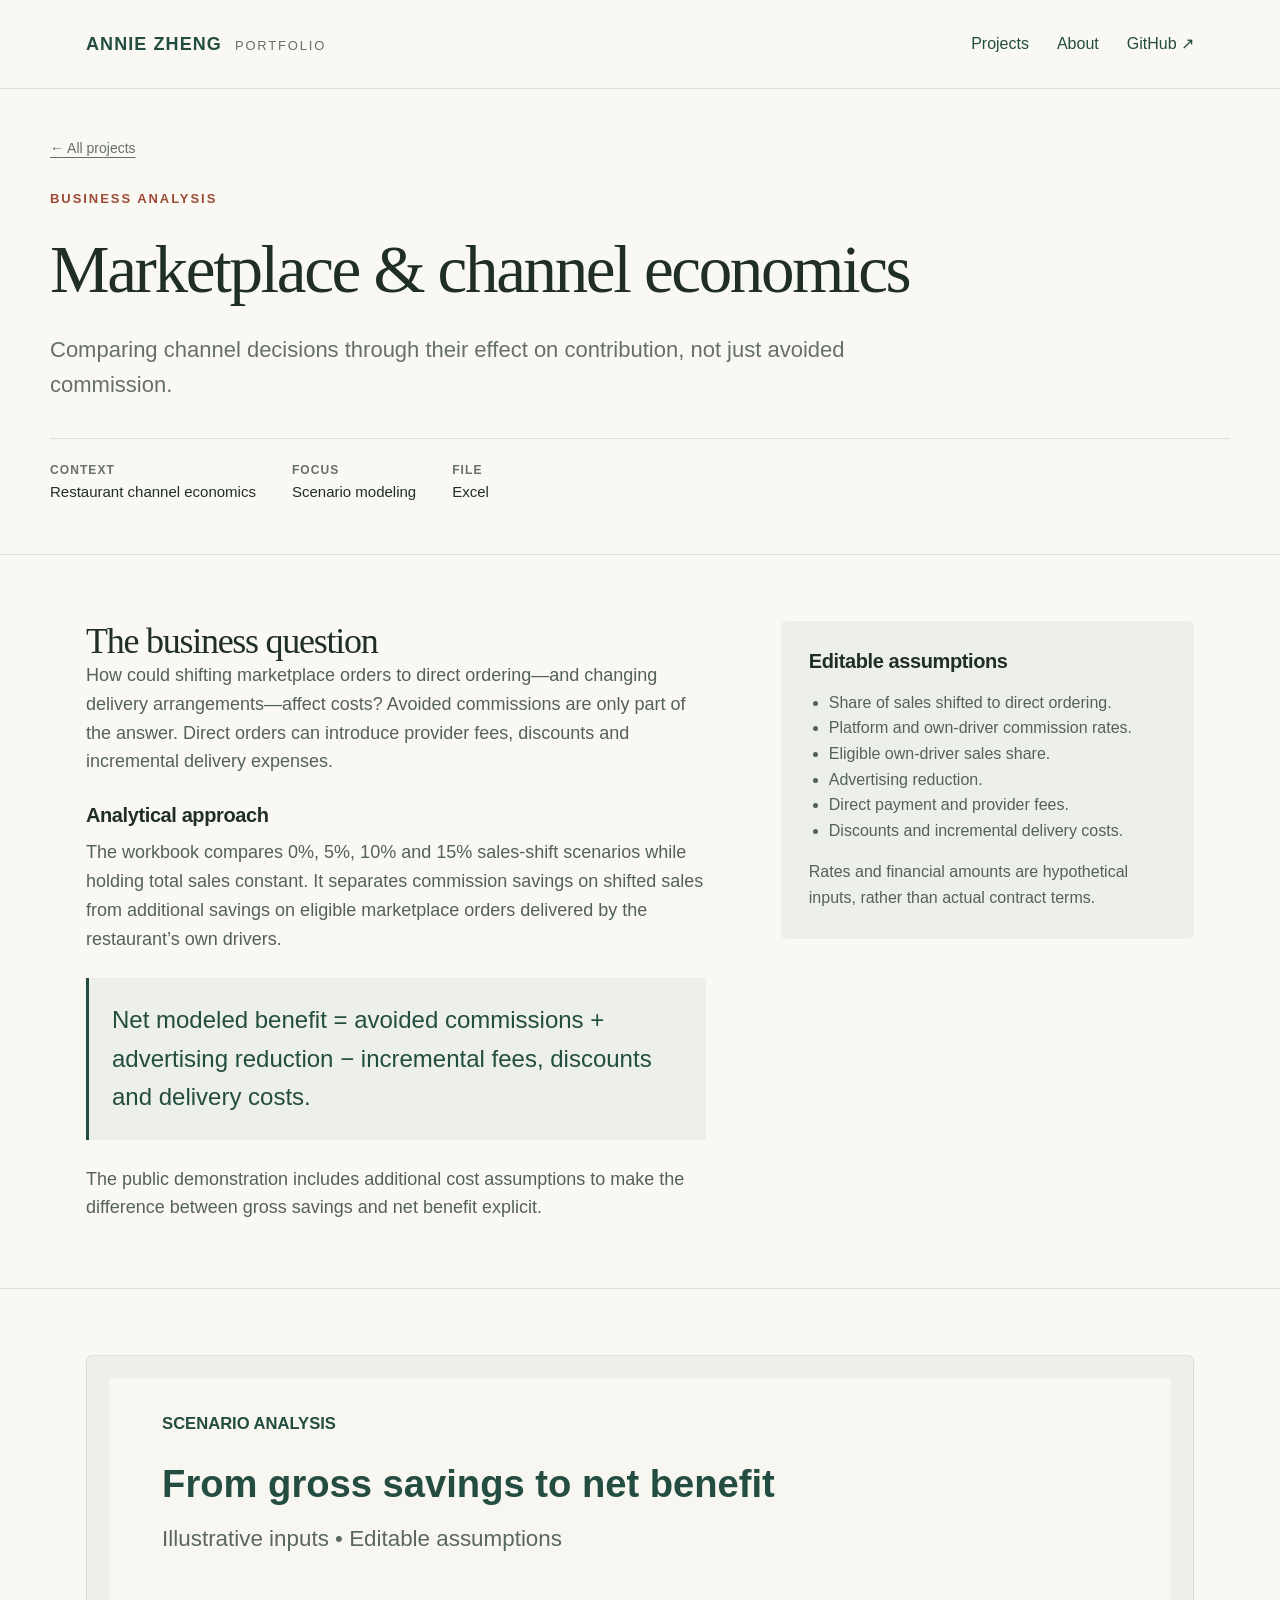
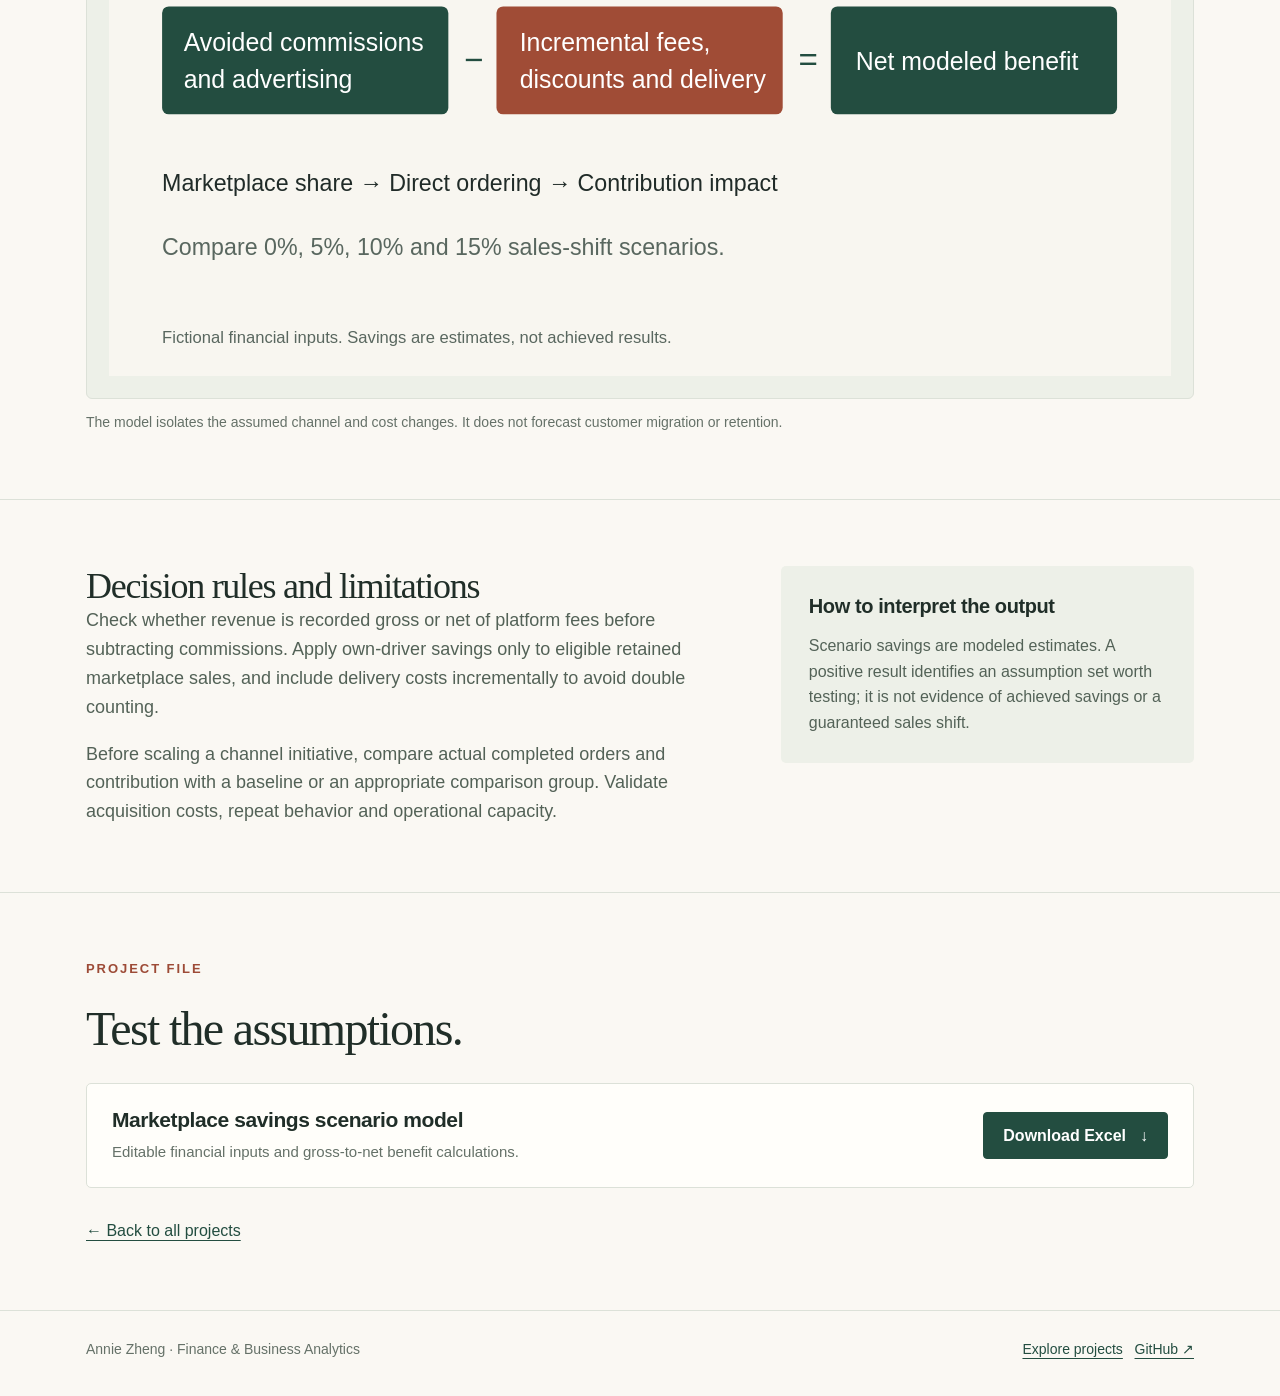
==== channel-economics.html @ eda64e77 "Add files via upload" ====
<!doctype html><html lang="en"><head><meta charset="utf-8"><meta name="viewport" content="width=device-width,initial-scale=1"><title>Channel Economics — Annie Zheng</title><meta name="description" content="An editable channel-migration scenario model separating gross savings from net contribution impact."><meta name="theme-color" content="#234d40"><link rel="icon" href="assets/favicon.svg" type="image/svg+xml"><link rel="stylesheet" href="assets/style.css"><script src="assets/site.js" defer></script></head><body><a class="skip" href="#main">Skip to content</a><header class="header"><nav class="nav wrap" aria-label="Main navigation"><a class="brand" href="index.html">ANNIE ZHENG<span>PORTFOLIO</span></a><div class="navlinks"><a href="index.html#projects">Projects</a><a href="index.html#about">About</a><a href="https://github.com/az-0713" target="_blank" rel="noopener noreferrer">GitHub ↗</a></div></nav></header><main id="main"><section class="page-hero wrap"><a class="breadcrumb" href="index.html#projects">← All projects</a><p class="eyebrow">Business analysis</p><h1>Marketplace &amp; channel economics</h1><p class="lede">Comparing channel decisions through their effect on contribution, not just avoided commission.</p><div class="facts"><div><strong>Context</strong>Restaurant channel economics</div><div><strong>Focus</strong>Scenario modeling</div><div><strong>File</strong>Excel</div></div></section><section class="section"><div class="wrap"><div class="case-grid"><div><h2>The business question</h2><p>How could shifting marketplace orders to direct ordering—and changing delivery arrangements—affect costs? Avoided commissions are only part of the answer. Direct orders can introduce provider fees, discounts and incremental delivery expenses.</p><h3>Analytical approach</h3><p>The workbook compares 0%, 5%, 10% and 15% sales-shift scenarios while holding total sales constant. It separates commission savings on shifted sales from additional savings on eligible marketplace orders delivered by the restaurant’s own drivers.</p><div class="formula">Net modeled benefit = avoided commissions + advertising reduction − incremental fees, discounts and delivery costs.</div><p>The public demonstration includes additional cost assumptions to make the difference between gross savings and net benefit explicit.</p></div><aside class="side"><h3>Editable assumptions</h3><ul><li>Share of sales shifted to direct ordering.</li><li>Platform and own-driver commission rates.</li><li>Eligible own-driver sales share.</li><li>Advertising reduction.</li><li>Direct payment and provider fees.</li><li>Discounts and incremental delivery costs.</li></ul><p>Rates and financial amounts are hypothetical inputs, rather than actual contract terms.</p></aside></div></div></section><section class="section"><div class="wrap"><div class="wide-preview"><img src="assets/channel-preview.svg" width="1280" height="720" alt="Scenario structure: avoided commissions and advertising, minus incremental fees, discounts and delivery, equals net modeled benefit" loading="lazy"></div><p class="caption">The model isolates the assumed channel and cost changes. It does not forecast customer migration or retention.</p></div></section><section class="section"><div class="wrap"><div class="case-grid"><div><h2>Decision rules and limitations</h2><p>Check whether revenue is recorded gross or net of platform fees before subtracting commissions. Apply own-driver savings only to eligible retained marketplace sales, and include delivery costs incrementally to avoid double counting.</p><p>Before scaling a channel initiative, compare actual completed orders and contribution with a baseline or an appropriate comparison group. Validate acquisition costs, repeat behavior and operational capacity.</p></div><aside class="side"><h3>How to interpret the output</h3><p>Scenario savings are modeled estimates. A positive result identifies an assumption set worth testing; it is not evidence of achieved savings or a guaranteed sales shift.</p></aside></div></div></section><section class="section"><div class="wrap"><p class="eyebrow">Project file</p><h2>Test the assumptions.</h2><div class="download-list"><div class="download-row"><div><h3>Marketplace savings scenario model</h3><p>Editable financial inputs and gross-to-net benefit calculations.</p></div><a class="button" href="downloads/Marketplace_Savings_Demo.xlsx" download>Download Excel <span aria-hidden="true">↓</span></a></div></div><a class="back" href="index.html#projects">← Back to all projects</a></div></section></main><footer class="footer"><div class="wrap footer-inner"><span>Annie Zheng · Finance &amp; Business Analytics</span><span><a href="index.html#projects">Explore projects</a> &nbsp; <a href="https://github.com/az-0713" target="_blank" rel="noopener noreferrer">GitHub ↗</a></span></div></footer></body></html>
---- assets/style.css ----
:root{--bg:#faf8f3;--ink:#202e28;--green:#234d40;--muted:#657168;--line:#dce1d8;--paper:#fffefa;--rust:#9d4b37;--soft:#edf0e8}*{box-sizing:border-box}html{scroll-behavior:smooth;scroll-padding-top:90px}body{margin:0;background:var(--bg);color:var(--ink);font-family:Calibri,"Segoe UI",Arial,sans-serif;font-size:18px;line-height:1.6}a{color:var(--green);text-underline-offset:4px}a:hover{color:var(--rust)}button,a{-webkit-tap-highlight-color:transparent}a:focus-visible,button:focus-visible,summary:focus-visible{outline:3px solid var(--rust);outline-offset:5px}img{display:block;max-width:100%;height:auto}h1,h2,h3,p{margin:0}h1,h2{font-family:Georgia,"Times New Roman",serif;font-weight:400;line-height:1.12;letter-spacing:-.035em}h1{font-size:clamp(46px,6.5vw,88px)}h2{font-size:clamp(32px,4vw,48px)}h3{font-size:25px;line-height:1.25;letter-spacing:-.02em}p+p{margin-top:18px}.wrap{max-width:1180px;margin:auto;padding:0 36px}.skip{position:absolute;left:15px;top:-100px;background:white;padding:10px;z-index:10}.skip:focus{top:10px}.header{border-bottom:1px solid var(--line);background:var(--bg)}.nav{min-height:88px;display:flex;align-items:center;justify-content:space-between;gap:24px}.brand{font-weight:700;font-size:18px;letter-spacing:.06em;text-decoration:none}.brand span{font-size:13px;font-weight:400;color:var(--muted);letter-spacing:.14em;margin-left:13px}.navlinks{display:flex;gap:28px;align-items:center}.navlinks a{font-size:16px;text-decoration:none}.hero{padding:85px 0 70px;display:grid;grid-template-columns:1.5fr .6fr;gap:75px;align-items:end}.eyebrow{font-size:13px;text-transform:uppercase;letter-spacing:.15em;font-weight:700;color:var(--rust);margin-bottom:22px}.hero h1{max-width:820px}.hero .intro{font-size:21px;max-width:690px;color:var(--muted);margin-top:26px}.hero-aside{border-top:2px solid var(--green);padding-top:18px;color:var(--muted);font-size:16px}.hero-aside strong{color:var(--green);display:block;font-size:18px;margin-bottom:10px}.actions{display:flex;flex-wrap:wrap;gap:12px;margin-top:30px}.button{display:inline-flex;align-items:center;justify-content:center;min-height:46px;padding:10px 19px;border:1px solid var(--green);text-decoration:none;font-size:16px;font-weight:700;border-radius:4px;background:var(--green);color:white;gap:14px}.button:hover{background:#183c30;color:white}.button.secondary{background:transparent;color:var(--green)}.button.secondary:hover{background:var(--soft)}.section{padding:66px 0;border-top:1px solid var(--line)}.section-head{display:flex;justify-content:space-between;align-items:end;gap:30px;margin-bottom:34px}.section-head p{max-width:430px;color:var(--muted);font-size:17px}.filters{display:flex;gap:10px;flex-wrap:wrap;margin-bottom:28px}.filters button{padding:8px 16px;border:1px solid var(--line);background:transparent;border-radius:30px;font:inherit;font-size:15px;color:var(--green);cursor:pointer}.filters button[aria-pressed=true]{background:var(--green);color:white;border-color:var(--green)}.grid{display:grid;grid-template-columns:1fr 1fr;gap:26px}.card{border:1px solid var(--line);background:var(--paper);border-radius:6px;overflow:hidden;display:flex;flex-direction:column}.card[hidden]{display:none}.preview{display:block;background:#edf0e8;border-bottom:1px solid var(--line);padding:18px;overflow:hidden}.preview img{width:100%;aspect-ratio:16/9;object-fit:contain;transition:transform .2s ease}.preview:hover img{transform:scale(1.02)}.card-body{padding:27px;display:flex;flex-direction:column;flex:1}.tag{font-size:12px;letter-spacing:.1em;text-transform:uppercase;color:var(--rust);font-weight:700;margin-bottom:12px}.card h3 a{text-decoration:none}.card p{color:var(--muted);font-size:17px;margin-top:14px}.card .link{margin-top:24px;padding-top:16px;border-top:1px solid var(--line);font-weight:700;text-decoration:none}.card .meta{font-size:13px;margin-top:17px;color:var(--muted)}.research-art{display:grid;grid-template-columns:repeat(3,1fr);height:100%;gap:14px;padding:0 8px}.research-art img{aspect-ratio:16/9;object-fit:cover;object-position:top;box-shadow:0 4px 15px #0001;background:white}.about{display:grid;grid-template-columns:.7fr 1.3fr;gap:80px}.about p{color:var(--muted)}.skills{display:flex;gap:9px;flex-wrap:wrap;margin-top:26px}.skills span{padding:5px 12px;background:var(--soft);border-radius:3px;font-size:14px;color:var(--green)}.note{border-left:3px solid var(--rust);padding:14px 20px;background:#f1eee5;color:#596359;font-size:15px;margin-top:30px}.footer{border-top:1px solid var(--line);padding:27px 0 35px;color:var(--muted);font-size:14px}.footer-inner{display:flex;justify-content:space-between;gap:22px;flex-wrap:wrap}.page-hero{padding:48px 0 50px}.breadcrumb{font-size:14px;color:var(--muted);margin-bottom:30px;display:block}.page-hero h1{font-size:clamp(43px,5.5vw,67px);max-width:950px}.page-hero .lede{max-width:830px;font-size:22px;color:var(--muted);margin-top:25px}.facts{display:flex;gap:36px;flex-wrap:wrap;border-top:1px solid var(--line);padding-top:22px;margin-top:35px;font-size:15px}.facts strong{display:block;font-size:12px;text-transform:uppercase;letter-spacing:.09em;color:var(--muted)}.case-grid{display:grid;grid-template-columns:1.2fr .8fr;gap:75px}.case-grid h2{font-size:36px}.case-grid h3{font-size:20px;margin:27px 0 10px}.case-grid p,.case-grid li{color:#536257}.case-grid ul{padding-left:22px}.side{background:var(--soft);padding:28px;border-radius:5px;align-self:start}.side h3{margin:0 0 14px}.side p{font-size:16px}.side ul{font-size:16px;padding-left:20px}.wide-preview{padding:22px;background:var(--soft);border:1px solid var(--line);border-radius:6px}.wide-preview img{width:100%}.caption{font-size:14px;color:var(--muted);margin-top:12px}.download-list{display:grid;gap:15px;margin-top:28px}.download-row{display:flex;align-items:center;justify-content:space-between;gap:25px;padding:23px 25px;border:1px solid var(--line);background:var(--paper);border-radius:5px}.download-row h3{font-size:21px}.download-row p{color:var(--muted);font-size:15px;margin-top:6px}.download-row .button{flex-shrink:0}.formula{font-family:Calibri,Arial,sans-serif;font-size:24px;color:var(--green);padding:23px;border-left:3px solid var(--green);background:var(--soft);margin:25px 0}.report{display:grid;grid-template-columns:220px 1fr;gap:42px;padding:38px 0;border-bottom:1px solid var(--line)}.report:first-of-type{padding-top:0}.report:last-child{border:0}.report-cover{padding:12px;background:var(--soft);align-self:start}.report-cover img{width:100%;box-shadow:0 3px 8px #0001}.report h3{font-size:30px}.report p{margin-top:14px;color:var(--muted)}.report .actions{margin-top:22px}.source{font-size:14px}.back{display:inline-block;margin-top:30px;font-size:16px}.empty{padding:25px;border:1px solid var(--line)}@media(max-width:850px){.hero{grid-template-columns:1fr;gap:35px;padding:55px 0}.hero-aside{max-width:600px}.about,.case-grid{grid-template-columns:1fr;gap:35px}.navlinks{gap:17px}.section-head{display:block}.section-head p{margin-top:18px;max-width:650px}.card-body{padding:22px}.report{grid-template-columns:160px 1fr;gap:25px}}@media(max-width:600px){body{font-size:17px}.wrap{padding:0 22px}.nav{min-height:80px;align-items:flex-start;padding-top:18px;padding-bottom:15px;flex-direction:column;gap:9px}.brand span{font-size:11px}.navlinks{gap:24px}.navlinks a{font-size:14px}.hero{padding:42px 0}.hero .intro,.page-hero .lede{font-size:19px}.grid{grid-template-columns:1fr}.section{padding:45px 0}.actions{gap:10px}.actions .button{font-size:15px;padding:10px 15px}.download-row{align-items:flex-start;flex-direction:column;padding:22px;gap:16px}.report{grid-template-columns:1fr;gap:22px}.report-cover{width:180px}.facts{gap:20px}.page-hero{padding-top:30px}.side{padding:23px}.formula{font-size:21px;padding:18px}.preview{padding:12px}}@media(prefers-reduced-motion:reduce){html{scroll-behavior:auto}.preview img{transition:none}}
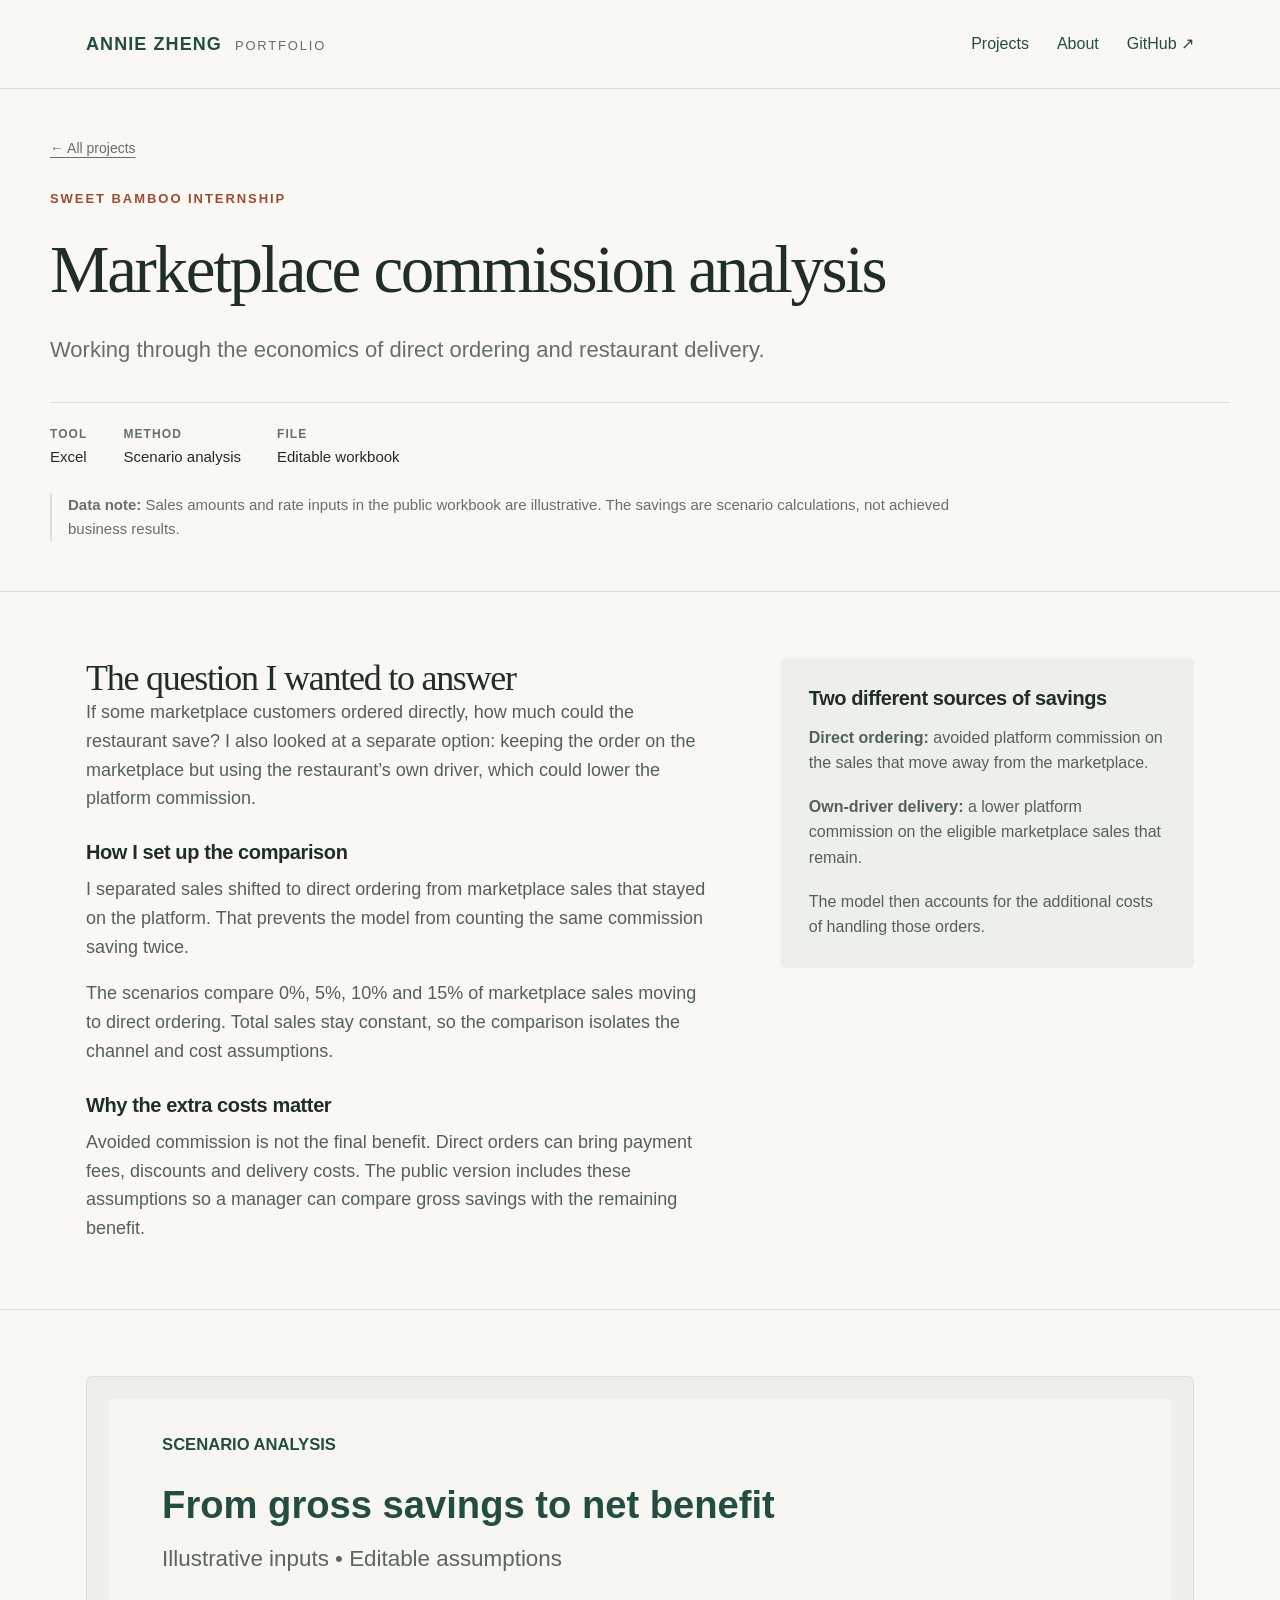
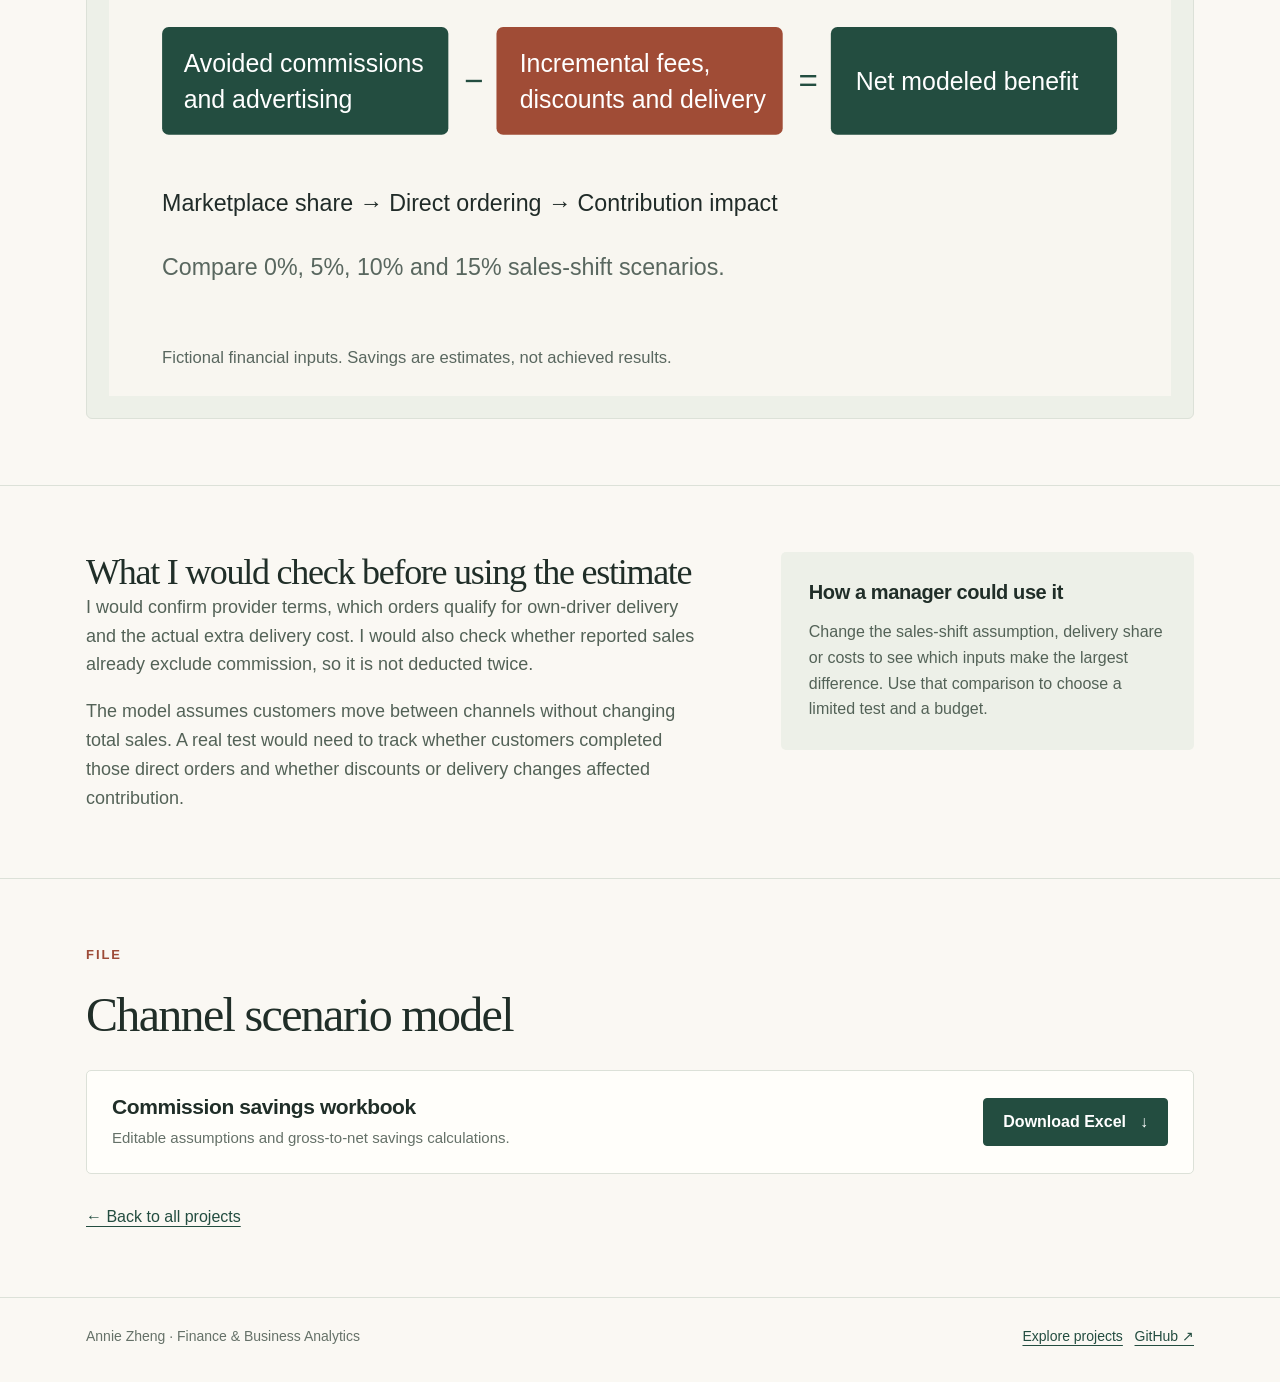
==== commit 385bea49: "Add files via upload" ====
--- a/channel-economics.html
+++ b/channel-economics.html
@@ -1 +1 @@
-<!doctype html><html lang="en"><head><meta charset="utf-8"><meta name="viewport" content="width=device-width,initial-scale=1"><title>Channel Economics — Annie Zheng</title><meta name="description" content="An editable channel-migration scenario model separating gross savings from net contribution impact."><meta name="theme-color" content="#234d40"><link rel="icon" href="assets/favicon.svg" type="image/svg+xml"><link rel="stylesheet" href="assets/style.css"><script src="assets/site.js" defer></script></head><body><a class="skip" href="#main">Skip to content</a><header class="header"><nav class="nav wrap" aria-label="Main navigation"><a class="brand" href="index.html">ANNIE ZHENG<span>PORTFOLIO</span></a><div class="navlinks"><a href="index.html#projects">Projects</a><a href="index.html#about">About</a><a href="https://github.com/az-0713" target="_blank" rel="noopener noreferrer">GitHub ↗</a></div></nav></header><main id="main"><section class="page-hero wrap"><a class="breadcrumb" href="index.html#projects">← All projects</a><p class="eyebrow">Business analysis</p><h1>Marketplace &amp; channel economics</h1><p class="lede">Comparing channel decisions through their effect on contribution, not just avoided commission.</p><div class="facts"><div><strong>Context</strong>Restaurant channel economics</div><div><strong>Focus</strong>Scenario modeling</div><div><strong>File</strong>Excel</div></div></section><section class="section"><div class="wrap"><div class="case-grid"><div><h2>The business question</h2><p>How could shifting marketplace orders to direct ordering—and changing delivery arrangements—affect costs? Avoided commissions are only part of the answer. Direct orders can introduce provider fees, discounts and incremental delivery expenses.</p><h3>Analytical approach</h3><p>The workbook compares 0%, 5%, 10% and 15% sales-shift scenarios while holding total sales constant. It separates commission savings on shifted sales from additional savings on eligible marketplace orders delivered by the restaurant’s own drivers.</p><div class="formula">Net modeled benefit = avoided commissions + advertising reduction − incremental fees, discounts and delivery costs.</div><p>The public demonstration includes additional cost assumptions to make the difference between gross savings and net benefit explicit.</p></div><aside class="side"><h3>Editable assumptions</h3><ul><li>Share of sales shifted to direct ordering.</li><li>Platform and own-driver commission rates.</li><li>Eligible own-driver sales share.</li><li>Advertising reduction.</li><li>Direct payment and provider fees.</li><li>Discounts and incremental delivery costs.</li></ul><p>Rates and financial amounts are hypothetical inputs, rather than actual contract terms.</p></aside></div></div></section><section class="section"><div class="wrap"><div class="wide-preview"><img src="assets/channel-preview.svg" width="1280" height="720" alt="Scenario structure: avoided commissions and advertising, minus incremental fees, discounts and delivery, equals net modeled benefit" loading="lazy"></div><p class="caption">The model isolates the assumed channel and cost changes. It does not forecast customer migration or retention.</p></div></section><section class="section"><div class="wrap"><div class="case-grid"><div><h2>Decision rules and limitations</h2><p>Check whether revenue is recorded gross or net of platform fees before subtracting commissions. Apply own-driver savings only to eligible retained marketplace sales, and include delivery costs incrementally to avoid double counting.</p><p>Before scaling a channel initiative, compare actual completed orders and contribution with a baseline or an appropriate comparison group. Validate acquisition costs, repeat behavior and operational capacity.</p></div><aside class="side"><h3>How to interpret the output</h3><p>Scenario savings are modeled estimates. A positive result identifies an assumption set worth testing; it is not evidence of achieved savings or a guaranteed sales shift.</p></aside></div></div></section><section class="section"><div class="wrap"><p class="eyebrow">Project file</p><h2>Test the assumptions.</h2><div class="download-list"><div class="download-row"><div><h3>Marketplace savings scenario model</h3><p>Editable financial inputs and gross-to-net benefit calculations.</p></div><a class="button" href="downloads/Marketplace_Savings_Demo.xlsx" download>Download Excel <span aria-hidden="true">↓</span></a></div></div><a class="back" href="index.html#projects">← Back to all projects</a></div></section></main><footer class="footer"><div class="wrap footer-inner"><span>Annie Zheng · Finance &amp; Business Analytics</span><span><a href="index.html#projects">Explore projects</a> &nbsp; <a href="https://github.com/az-0713" target="_blank" rel="noopener noreferrer">GitHub ↗</a></span></div></footer></body></html>+<!doctype html><html lang="en"><head><meta charset="utf-8"><meta name="viewport" content="width=device-width,initial-scale=1"><title>Marketplace Commission Analysis — Annie Zheng</title><meta name="description" content="Annie Zheng’s analysis of marketplace commissions, direct ordering and own-driver delivery scenarios."><meta name="theme-color" content="#234d40"><link rel="icon" href="assets/favicon.svg" type="image/svg+xml"><link rel="stylesheet" href="assets/style.css"><script src="assets/site.js" defer></script></head><body><a class="skip" href="#main">Skip to content</a><header class="header"><nav class="nav wrap" aria-label="Main navigation"><a class="brand" href="index.html">ANNIE ZHENG<span>PORTFOLIO</span></a><div class="navlinks"><a href="index.html#projects">Projects</a><a href="index.html#about">About</a><a href="https://github.com/az-0713" target="_blank" rel="noopener noreferrer">GitHub ↗</a></div></nav></header><main id="main"><section class="page-hero wrap"><a class="breadcrumb" href="index.html#projects">← All projects</a><p class="eyebrow">Sweet Bamboo internship</p><h1>Marketplace commission analysis</h1><p class="lede">Working through the economics of direct ordering and restaurant delivery.</p><div class="facts"><div><strong>Tool</strong>Excel</div><div><strong>Method</strong>Scenario analysis</div><div><strong>File</strong>Editable workbook</div></div><p class="data-note"><strong>Data note:</strong> Sales amounts and rate inputs in the public workbook are illustrative. The savings are scenario calculations, not achieved business results.</p></section><section class="section"><div class="wrap"><div class="case-grid"><div><h2>The question I wanted to answer</h2><p>If some marketplace customers ordered directly, how much could the restaurant save? I also looked at a separate option: keeping the order on the marketplace but using the restaurant’s own driver, which could lower the platform commission.</p><h3>How I set up the comparison</h3><p>I separated sales shifted to direct ordering from marketplace sales that stayed on the platform. That prevents the model from counting the same commission saving twice.</p><p>The scenarios compare 0%, 5%, 10% and 15% of marketplace sales moving to direct ordering. Total sales stay constant, so the comparison isolates the channel and cost assumptions.</p><h3>Why the extra costs matter</h3><p>Avoided commission is not the final benefit. Direct orders can bring payment fees, discounts and delivery costs. The public version includes these assumptions so a manager can compare gross savings with the remaining benefit.</p></div><aside class="side"><h3>Two different sources of savings</h3><p><strong>Direct ordering:</strong> avoided platform commission on the sales that move away from the marketplace.</p><p><strong>Own-driver delivery:</strong> a lower platform commission on the eligible marketplace sales that remain.</p><p>The model then accounts for the additional costs of handling those orders.</p></aside></div></div></section><section class="section"><div class="wrap"><div class="wide-preview"><img src="assets/channel-preview.svg" width="1280" height="720" alt="Scenario calculation showing avoided platform costs less extra fees, discounts and delivery costs" loading="lazy"></div></div></section><section class="section"><div class="wrap"><div class="case-grid"><div><h2>What I would check before using the estimate</h2><p>I would confirm provider terms, which orders qualify for own-driver delivery and the actual extra delivery cost. I would also check whether reported sales already exclude commission, so it is not deducted twice.</p><p>The model assumes customers move between channels without changing total sales. A real test would need to track whether customers completed those direct orders and whether discounts or delivery changes affected contribution.</p></div><aside class="side"><h3>How a manager could use it</h3><p>Change the sales-shift assumption, delivery share or costs to see which inputs make the largest difference. Use that comparison to choose a limited test and a budget.</p></aside></div></div></section><section class="section"><div class="wrap"><p class="eyebrow">File</p><h2>Channel scenario model</h2><div class="download-list"><div class="download-row"><div><h3>Commission savings workbook</h3><p>Editable assumptions and gross-to-net savings calculations.</p></div><a class="button" href="downloads/Marketplace_Savings_Demo.xlsx" download>Download Excel <span aria-hidden="true">↓</span></a></div></div><a class="back" href="index.html#projects">← Back to all projects</a></div></section></main><footer class="footer"><div class="wrap footer-inner"><span>Annie Zheng · Finance &amp; Business Analytics</span><span><a href="index.html#projects">Explore projects</a> &nbsp; <a href="https://github.com/az-0713" target="_blank" rel="noopener noreferrer">GitHub ↗</a></span></div></footer></body></html>
--- a/assets/style.css
+++ b/assets/style.css
@@ -1,2 +1,4 @@
 
 :root{--bg:#faf8f3;--ink:#202e28;--green:#234d40;--muted:#657168;--line:#dce1d8;--paper:#fffefa;--rust:#9d4b37;--soft:#edf0e8}*{box-sizing:border-box}html{scroll-behavior:smooth;scroll-padding-top:90px}body{margin:0;background:var(--bg);color:var(--ink);font-family:Calibri,"Segoe UI",Arial,sans-serif;font-size:18px;line-height:1.6}a{color:var(--green);text-underline-offset:4px}a:hover{color:var(--rust)}button,a{-webkit-tap-highlight-color:transparent}a:focus-visible,button:focus-visible,summary:focus-visible{outline:3px solid var(--rust);outline-offset:5px}img{display:block;max-width:100%;height:auto}h1,h2,h3,p{margin:0}h1,h2{font-family:Georgia,"Times New Roman",serif;font-weight:400;line-height:1.12;letter-spacing:-.035em}h1{font-size:clamp(46px,6.5vw,88px)}h2{font-size:clamp(32px,4vw,48px)}h3{font-size:25px;line-height:1.25;letter-spacing:-.02em}p+p{margin-top:18px}.wrap{max-width:1180px;margin:auto;padding:0 36px}.skip{position:absolute;left:15px;top:-100px;background:white;padding:10px;z-index:10}.skip:focus{top:10px}.header{border-bottom:1px solid var(--line);background:var(--bg)}.nav{min-height:88px;display:flex;align-items:center;justify-content:space-between;gap:24px}.brand{font-weight:700;font-size:18px;letter-spacing:.06em;text-decoration:none}.brand span{font-size:13px;font-weight:400;color:var(--muted);letter-spacing:.14em;margin-left:13px}.navlinks{display:flex;gap:28px;align-items:center}.navlinks a{font-size:16px;text-decoration:none}.hero{padding:85px 0 70px;display:grid;grid-template-columns:1.5fr .6fr;gap:75px;align-items:end}.eyebrow{font-size:13px;text-transform:uppercase;letter-spacing:.15em;font-weight:700;color:var(--rust);margin-bottom:22px}.hero h1{max-width:820px}.hero .intro{font-size:21px;max-width:690px;color:var(--muted);margin-top:26px}.hero-aside{border-top:2px solid var(--green);padding-top:18px;color:var(--muted);font-size:16px}.hero-aside strong{color:var(--green);display:block;font-size:18px;margin-bottom:10px}.actions{display:flex;flex-wrap:wrap;gap:12px;margin-top:30px}.button{display:inline-flex;align-items:center;justify-content:center;min-height:46px;padding:10px 19px;border:1px solid var(--green);text-decoration:none;font-size:16px;font-weight:700;border-radius:4px;background:var(--green);color:white;gap:14px}.button:hover{background:#183c30;color:white}.button.secondary{background:transparent;color:var(--green)}.button.secondary:hover{background:var(--soft)}.section{padding:66px 0;border-top:1px solid var(--line)}.section-head{display:flex;justify-content:space-between;align-items:end;gap:30px;margin-bottom:34px}.section-head p{max-width:430px;color:var(--muted);font-size:17px}.filters{display:flex;gap:10px;flex-wrap:wrap;margin-bottom:28px}.filters button{padding:8px 16px;border:1px solid var(--line);background:transparent;border-radius:30px;font:inherit;font-size:15px;color:var(--green);cursor:pointer}.filters button[aria-pressed=true]{background:var(--green);color:white;border-color:var(--green)}.grid{display:grid;grid-template-columns:1fr 1fr;gap:26px}.card{border:1px solid var(--line);background:var(--paper);border-radius:6px;overflow:hidden;display:flex;flex-direction:column}.card[hidden]{display:none}.preview{display:block;background:#edf0e8;border-bottom:1px solid var(--line);padding:18px;overflow:hidden}.preview img{width:100%;aspect-ratio:16/9;object-fit:contain;transition:transform .2s ease}.preview:hover img{transform:scale(1.02)}.card-body{padding:27px;display:flex;flex-direction:column;flex:1}.tag{font-size:12px;letter-spacing:.1em;text-transform:uppercase;color:var(--rust);font-weight:700;margin-bottom:12px}.card h3 a{text-decoration:none}.card p{color:var(--muted);font-size:17px;margin-top:14px}.card .link{margin-top:24px;padding-top:16px;border-top:1px solid var(--line);font-weight:700;text-decoration:none}.card .meta{font-size:13px;margin-top:17px;color:var(--muted)}.research-art{display:grid;grid-template-columns:repeat(3,1fr);height:100%;gap:14px;padding:0 8px}.research-art img{aspect-ratio:16/9;object-fit:cover;object-position:top;box-shadow:0 4px 15px #0001;background:white}.about{display:grid;grid-template-columns:.7fr 1.3fr;gap:80px}.about p{color:var(--muted)}.skills{display:flex;gap:9px;flex-wrap:wrap;margin-top:26px}.skills span{padding:5px 12px;background:var(--soft);border-radius:3px;font-size:14px;color:var(--green)}.note{border-left:3px solid var(--rust);padding:14px 20px;background:#f1eee5;color:#596359;font-size:15px;margin-top:30px}.footer{border-top:1px solid var(--line);padding:27px 0 35px;color:var(--muted);font-size:14px}.footer-inner{display:flex;justify-content:space-between;gap:22px;flex-wrap:wrap}.page-hero{padding:48px 0 50px}.breadcrumb{font-size:14px;color:var(--muted);margin-bottom:30px;display:block}.page-hero h1{font-size:clamp(43px,5.5vw,67px);max-width:950px}.page-hero .lede{max-width:830px;font-size:22px;color:var(--muted);margin-top:25px}.facts{display:flex;gap:36px;flex-wrap:wrap;border-top:1px solid var(--line);padding-top:22px;margin-top:35px;font-size:15px}.facts strong{display:block;font-size:12px;text-transform:uppercase;letter-spacing:.09em;color:var(--muted)}.case-grid{display:grid;grid-template-columns:1.2fr .8fr;gap:75px}.case-grid h2{font-size:36px}.case-grid h3{font-size:20px;margin:27px 0 10px}.case-grid p,.case-grid li{color:#536257}.case-grid ul{padding-left:22px}.side{background:var(--soft);padding:28px;border-radius:5px;align-self:start}.side h3{margin:0 0 14px}.side p{font-size:16px}.side ul{font-size:16px;padding-left:20px}.wide-preview{padding:22px;background:var(--soft);border:1px solid var(--line);border-radius:6px}.wide-preview img{width:100%}.caption{font-size:14px;color:var(--muted);margin-top:12px}.download-list{display:grid;gap:15px;margin-top:28px}.download-row{display:flex;align-items:center;justify-content:space-between;gap:25px;padding:23px 25px;border:1px solid var(--line);background:var(--paper);border-radius:5px}.download-row h3{font-size:21px}.download-row p{color:var(--muted);font-size:15px;margin-top:6px}.download-row .button{flex-shrink:0}.formula{font-family:Calibri,Arial,sans-serif;font-size:24px;color:var(--green);padding:23px;border-left:3px solid var(--green);background:var(--soft);margin:25px 0}.report{display:grid;grid-template-columns:220px 1fr;gap:42px;padding:38px 0;border-bottom:1px solid var(--line)}.report:first-of-type{padding-top:0}.report:last-child{border:0}.report-cover{padding:12px;background:var(--soft);align-self:start}.report-cover img{width:100%;box-shadow:0 3px 8px #0001}.report h3{font-size:30px}.report p{margin-top:14px;color:var(--muted)}.report .actions{margin-top:22px}.source{font-size:14px}.back{display:inline-block;margin-top:30px;font-size:16px}.empty{padding:25px;border:1px solid var(--line)}@media(max-width:850px){.hero{grid-template-columns:1fr;gap:35px;padding:55px 0}.hero-aside{max-width:600px}.about,.case-grid{grid-template-columns:1fr;gap:35px}.navlinks{gap:17px}.section-head{display:block}.section-head p{margin-top:18px;max-width:650px}.card-body{padding:22px}.report{grid-template-columns:160px 1fr;gap:25px}}@media(max-width:600px){body{font-size:17px}.wrap{padding:0 22px}.nav{min-height:80px;align-items:flex-start;padding-top:18px;padding-bottom:15px;flex-direction:column;gap:9px}.brand span{font-size:11px}.navlinks{gap:24px}.navlinks a{font-size:14px}.hero{padding:42px 0}.hero .intro,.page-hero .lede{font-size:19px}.grid{grid-template-columns:1fr}.section{padding:45px 0}.actions{gap:10px}.actions .button{font-size:15px;padding:10px 15px}.download-row{align-items:flex-start;flex-direction:column;padding:22px;gap:16px}.report{grid-template-columns:1fr;gap:22px}.report-cover{width:180px}.facts{gap:20px}.page-hero{padding-top:30px}.side{padding:23px}.formula{font-size:21px;padding:18px}.preview{padding:12px}}@media(prefers-reduced-motion:reduce){html{scroll-behavior:auto}.preview img{transition:none}}
+
+.data-note{font-size:15px;color:var(--muted);border-left:2px solid var(--line);padding-left:16px;margin-top:24px;max-width:900px}.hero h1{font-size:clamp(45px,6vw,78px)}
